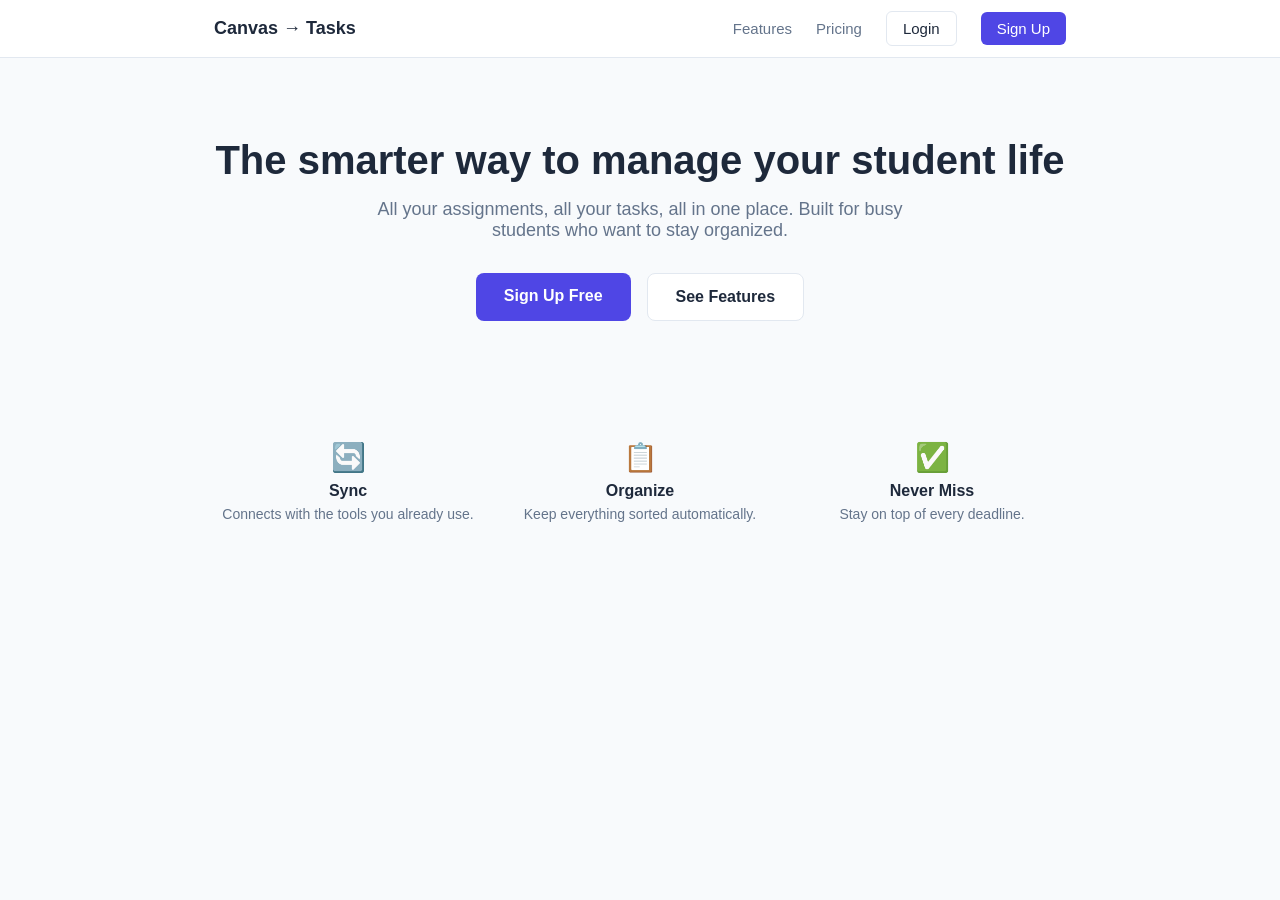
==== index.html @ 8d56d98b "Initial AI-generated mock-up: Canvas to Google Tasks sync First pass from the AI agent: landing scre" ====
<!doctype html>
<html lang="en">
<head>
  <meta charset="UTF-8" />
  <meta name="viewport" content="width=device-width, initial-scale=1.0" />
  <title>Canvas to Tasks</title>
  <link rel="stylesheet" href="style.css" />
</head>
<body>
  <header class="site-header">
    <div class="nav-row">
      <span class="logo">Canvas&nbsp;&rarr;&nbsp;Tasks</span>
      <ul class="nav-links">
        <li><a href="#">Features</a></li>
        <li><a href="#">Pricing</a></li>
        <li><a href="#" class="btn-outline">Login</a></li>
        <li><a href="#" class="btn-solid">Sign Up</a></li>
      </ul>
    </div>
  </header>

  <section class="hero">
    <h1>The smarter way to manage your student life</h1>
    <p>All your assignments, all your tasks, all in one place. Built for busy students who want to stay organized.</p>
    <div class="cta-row">
      <a href="#" class="btn btn-primary">Sign Up Free</a>
      <a href="#" class="btn btn-secondary">See Features</a>
    </div>
  </section>

  <section class="features">
    <div class="feature">
      <div class="icon">&#128260;</div>
      <h3>Sync</h3>
      <p>Connects with the tools you already use.</p>
    </div>
    <div class="feature">
      <div class="icon">&#128203;</div>
      <h3>Organize</h3>
      <p>Keep everything sorted automatically.</p>
    </div>
    <div class="feature">
      <div class="icon">&#9989;</div>
      <h3>Never Miss</h3>
      <p>Stay on top of every deadline.</p>
    </div>
  </section>
</body>
</html>
---- style.css ----
:root {
  --accent: #4f46e5;
  --accent-dark: #3730a3;
  --ink: #1e293b;
  --ink-light: #64748b;
  --bg: #f8fafc;
  --card: #ffffff;
  --border: #e2e8f0;
  --success: #16a34a;
}

* {
  box-sizing: border-box;
}

body {
  margin: 0;
  font-family: -apple-system, BlinkMacSystemFont, "Segoe UI", Roboto, sans-serif;
  background: var(--bg);
  color: var(--ink);
}

.wrap {
  max-width: 900px;
  margin: 0 auto;
  padding: 0 24px;
}

/* --- Header / nav (v1: generic marketing navbar) --- */
.site-header {
  border-bottom: 1px solid var(--border);
  background: var(--card);
}

.nav-row {
  display: flex;
  align-items: center;
  justify-content: space-between;
  padding: 18px 24px;
  max-width: 900px;
  margin: 0 auto;
}

.logo {
  font-weight: 700;
  font-size: 18px;
  color: var(--ink);
  text-decoration: none;
}

.nav-links {
  display: flex;
  align-items: center;
  gap: 24px;
  list-style: none;
  margin: 0;
  padding: 0;
}

.nav-links a {
  color: var(--ink-light);
  text-decoration: none;
  font-size: 15px;
}

.nav-links .btn-outline {
  border: 1px solid var(--border);
  padding: 8px 16px;
  border-radius: 6px;
  color: var(--ink);
}

.nav-links .btn-solid {
  background: var(--accent);
  color: white;
  padding: 8px 16px;
  border-radius: 6px;
}

/* --- Hero (v1: generic, two competing CTAs) --- */
.hero {
  text-align: center;
  padding: 80px 24px;
}

.hero h1 {
  font-size: 40px;
  margin: 0 0 16px;
}

.hero p {
  font-size: 18px;
  color: var(--ink-light);
  max-width: 560px;
  margin: 0 auto 32px;
}

.cta-row {
  display: flex;
  gap: 16px;
  justify-content: center;
}

.btn {
  display: inline-block;
  padding: 14px 28px;
  border-radius: 8px;
  font-size: 16px;
  font-weight: 600;
  text-decoration: none;
  border: none;
  cursor: pointer;
}

.btn-primary {
  background: var(--accent);
  color: white;
}

.btn-secondary {
  background: white;
  color: var(--ink);
  border: 1px solid var(--border);
}

/* --- Generic feature row (v1 filler content) --- */
.features {
  display: grid;
  grid-template-columns: repeat(3, 1fr);
  gap: 24px;
  padding: 40px 24px 80px;
  max-width: 900px;
  margin: 0 auto;
}

.feature {
  text-align: center;
}

.feature .icon {
  font-size: 28px;
  margin-bottom: 8px;
}

.feature h3 {
  font-size: 16px;
  margin: 0 0 6px;
}

.feature p {
  font-size: 14px;
  color: var(--ink-light);
  margin: 0;
}

/* --- Review screen --- */
.page-header {
  padding: 20px 0;
}

.page-header h1 {
  font-size: 24px;
  margin: 0 0 4px;
}

.page-header .step {
  color: var(--ink-light);
  font-size: 14px;
}

.assignment-list {
  list-style: none;
  margin: 24px 0;
  padding: 0;
}

.assignment-row {
  display: flex;
  align-items: center;
  gap: 14px;
  background: var(--card);
  border: 1px solid var(--border);
  border-radius: 8px;
  padding: 14px 16px;
  margin-bottom: 10px;
}

.assignment-row input[type="checkbox"] {
  width: 18px;
  height: 18px;
  accent-color: var(--accent);
}

.assignment-main {
  flex: 1;
}

.assignment-title {
  font-weight: 600;
  font-size: 15px;
}

.assignment-meta {
  font-size: 13px;
  color: var(--ink-light);
}

.assignment-due {
  font-size: 13px;
  color: var(--ink-light);
  white-space: nowrap;
}

.sync-bar {
  position: sticky;
  bottom: 0;
  background: var(--bg);
  padding: 16px 0 32px;
  text-align: center;
}

/* --- Synced screen --- */
.success-block {
  text-align: center;
  padding: 48px 24px 24px;
}

.success-icon {
  width: 56px;
  height: 56px;
  border-radius: 50%;
  background: var(--success);
  color: white;
  display: flex;
  align-items: center;
  justify-content: center;
  font-size: 28px;
  margin: 0 auto 16px;
}

.success-block h1 {
  font-size: 26px;
  margin: 0 0 8px;
}

.success-block p {
  color: var(--ink-light);
  margin: 0;
}

.task-list {
  list-style: none;
  margin: 32px 0;
  padding: 0;
}

.task-row {
  display: flex;
  align-items: center;
  gap: 12px;
  padding: 12px 0;
  border-bottom: 1px solid var(--border);
}

.task-check {
  width: 18px;
  height: 18px;
  border-radius: 50%;
  border: 2px solid var(--success);
  display: flex;
  align-items: center;
  justify-content: center;
  color: var(--success);
  font-size: 12px;
}

.task-title {
  flex: 1;
  font-size: 15px;
}

.task-due {
  font-size: 13px;
  color: var(--ink-light);
}

.actions-row {
  display: flex;
  gap: 12px;
  justify-content: center;
  padding: 12px 0 60px;
}
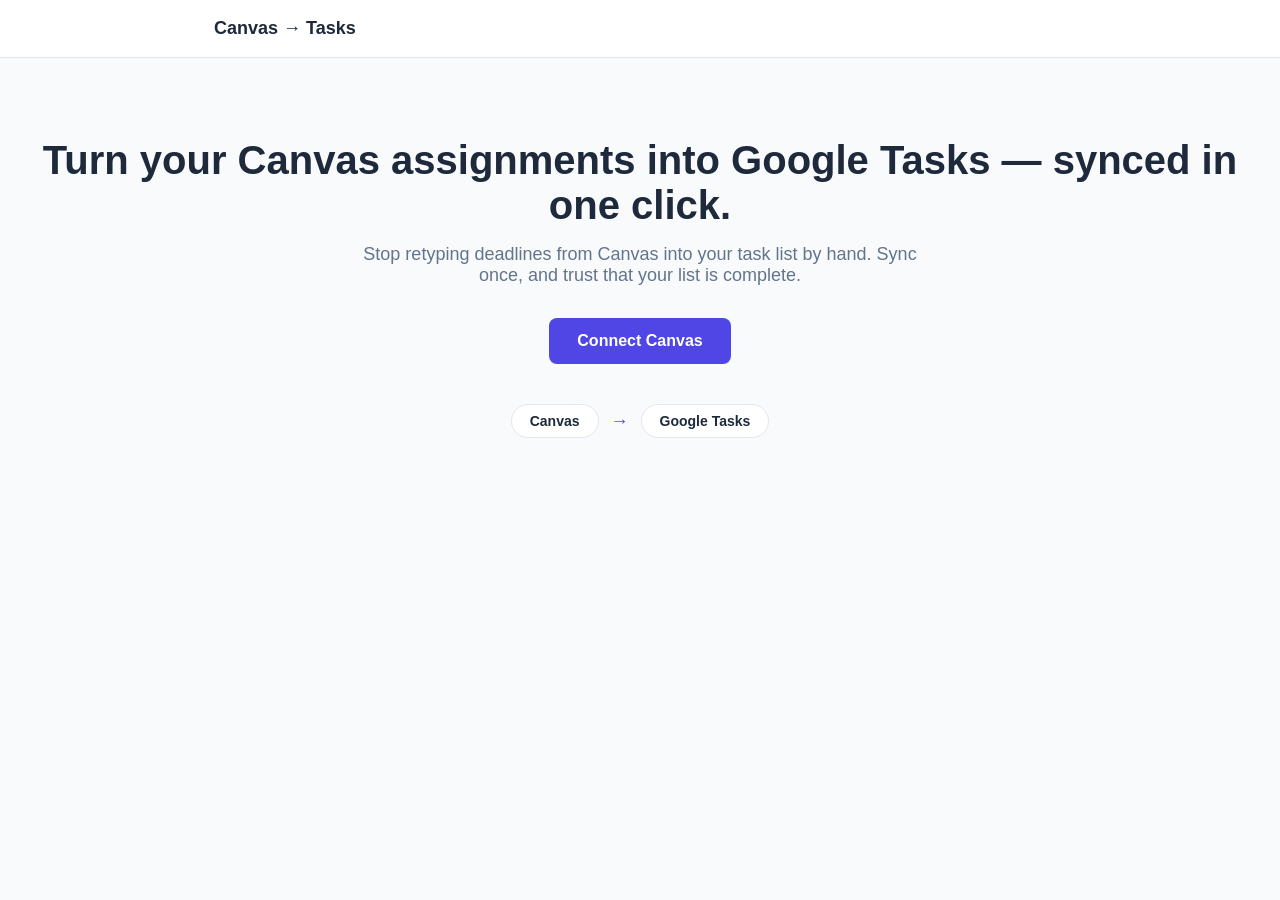
==== commit 1b2b64b2: "Fix signaling and grouping on all three screens Landing screen: replace the generic SaaS navbar and " ====
--- a/index.html
+++ b/index.html
@@ -8,41 +8,21 @@
 </head>
 <body>
   <header class="site-header">
-    <div class="nav-row">
-      <span class="logo">Canvas&nbsp;&rarr;&nbsp;Tasks</span>
-      <ul class="nav-links">
-        <li><a href="#">Features</a></li>
-        <li><a href="#">Pricing</a></li>
-        <li><a href="#" class="btn-outline">Login</a></li>
-        <li><a href="#" class="btn-solid">Sign Up</a></li>
-      </ul>
+    <div class="nav-row nav-row-solo">
+      <a href="index.html" class="logo">Canvas&nbsp;&rarr;&nbsp;Tasks</a>
     </div>
   </header>
 
   <section class="hero">
-    <h1>The smarter way to manage your student life</h1>
-    <p>All your assignments, all your tasks, all in one place. Built for busy students who want to stay organized.</p>
+    <h1>Turn your Canvas assignments into Google Tasks — synced in one click.</h1>
+    <p>Stop retyping deadlines from Canvas into your task list by hand. Sync once, and trust that your list is complete.</p>
     <div class="cta-row">
-      <a href="#" class="btn btn-primary">Sign Up Free</a>
-      <a href="#" class="btn btn-secondary">See Features</a>
+      <a href="review.html" class="btn btn-primary">Connect Canvas</a>
     </div>
-  </section>
-
-  <section class="features">
-    <div class="feature">
-      <div class="icon">&#128260;</div>
-      <h3>Sync</h3>
-      <p>Connects with the tools you already use.</p>
-    </div>
-    <div class="feature">
-      <div class="icon">&#128203;</div>
-      <h3>Organize</h3>
-      <p>Keep everything sorted automatically.</p>
-    </div>
-    <div class="feature">
-      <div class="icon">&#9989;</div>
-      <h3>Never Miss</h3>
-      <p>Stay on top of every deadline.</p>
+    <div class="mechanism-row">
+      <span class="mechanism-chip">Canvas</span>
+      <span class="mechanism-arrow">&rarr;</span>
+      <span class="mechanism-chip">Google Tasks</span>
     </div>
   </section>
 </body>
--- a/style.css
+++ b/style.css
@@ -48,33 +48,8 @@
   text-decoration: none;
 }
 
-.nav-links {
-  display: flex;
-  align-items: center;
-  gap: 24px;
-  list-style: none;
-  margin: 0;
-  padding: 0;
-}
-
-.nav-links a {
-  color: var(--ink-light);
-  text-decoration: none;
-  font-size: 15px;
-}
-
-.nav-links .btn-outline {
-  border: 1px solid var(--border);
-  padding: 8px 16px;
-  border-radius: 6px;
-  color: var(--ink);
-}
-
-.nav-links .btn-solid {
-  background: var(--accent);
-  color: white;
-  padding: 8px 16px;
-  border-radius: 6px;
+.nav-row-solo {
+  justify-content: flex-start;
 }
 
 /* --- Hero (v1: generic, two competing CTAs) --- */
@@ -99,6 +74,30 @@
   display: flex;
   gap: 16px;
   justify-content: center;
+}
+
+.mechanism-row {
+  display: flex;
+  align-items: center;
+  justify-content: center;
+  gap: 12px;
+  margin-top: 40px;
+  color: var(--ink-light);
+  font-size: 14px;
+}
+
+.mechanism-chip {
+  background: var(--card);
+  border: 1px solid var(--border);
+  border-radius: 999px;
+  padding: 8px 18px;
+  font-weight: 600;
+  color: var(--ink);
+}
+
+.mechanism-arrow {
+  color: var(--accent);
+  font-size: 18px;
 }
 
 .btn {
@@ -123,36 +122,6 @@
   border: 1px solid var(--border);
 }
 
-/* --- Generic feature row (v1 filler content) --- */
-.features {
-  display: grid;
-  grid-template-columns: repeat(3, 1fr);
-  gap: 24px;
-  padding: 40px 24px 80px;
-  max-width: 900px;
-  margin: 0 auto;
-}
-
-.feature {
-  text-align: center;
-}
-
-.feature .icon {
-  font-size: 28px;
-  margin-bottom: 8px;
-}
-
-.feature h3 {
-  font-size: 16px;
-  margin: 0 0 6px;
-}
-
-.feature p {
-  font-size: 14px;
-  color: var(--ink-light);
-  margin: 0;
-}
-
 /* --- Review screen --- */
 .page-header {
   padding: 20px 0;
@@ -168,9 +137,51 @@
   font-size: 14px;
 }
 
+.page-header .page-sub {
+  color: var(--ink-light);
+  font-size: 15px;
+  margin: 8px 0 0;
+}
+
+.course-group {
+  border-left: 4px solid var(--course-color, var(--border));
+  border-radius: 8px;
+  background: var(--card);
+  padding: 4px 16px 12px;
+  margin-bottom: 20px;
+}
+
+.course-group-header {
+  display: flex;
+  align-items: baseline;
+  justify-content: space-between;
+  padding: 14px 0 6px;
+}
+
+.course-group-header h2 {
+  font-size: 16px;
+  margin: 0;
+  color: var(--course-color, var(--ink));
+}
+
+.course-group-name {
+  font-weight: 400;
+  color: var(--ink-light);
+  font-size: 13px;
+}
+
+.select-all {
+  font-size: 13px;
+  color: var(--ink-light);
+  display: flex;
+  align-items: center;
+  gap: 6px;
+  white-space: nowrap;
+}
+
 .assignment-list {
   list-style: none;
-  margin: 24px 0;
+  margin: 8px 0 0;
   padding: 0;
 }
 
@@ -178,11 +189,12 @@
   display: flex;
   align-items: center;
   gap: 14px;
-  background: var(--card);
-  border: 1px solid var(--border);
-  border-radius: 8px;
-  padding: 14px 16px;
-  margin-bottom: 10px;
+  padding: 10px 0;
+  border-bottom: 1px solid var(--border);
+}
+
+.assignment-row:last-child {
+  border-bottom: none;
 }
 
 .assignment-row input[type="checkbox"] {
